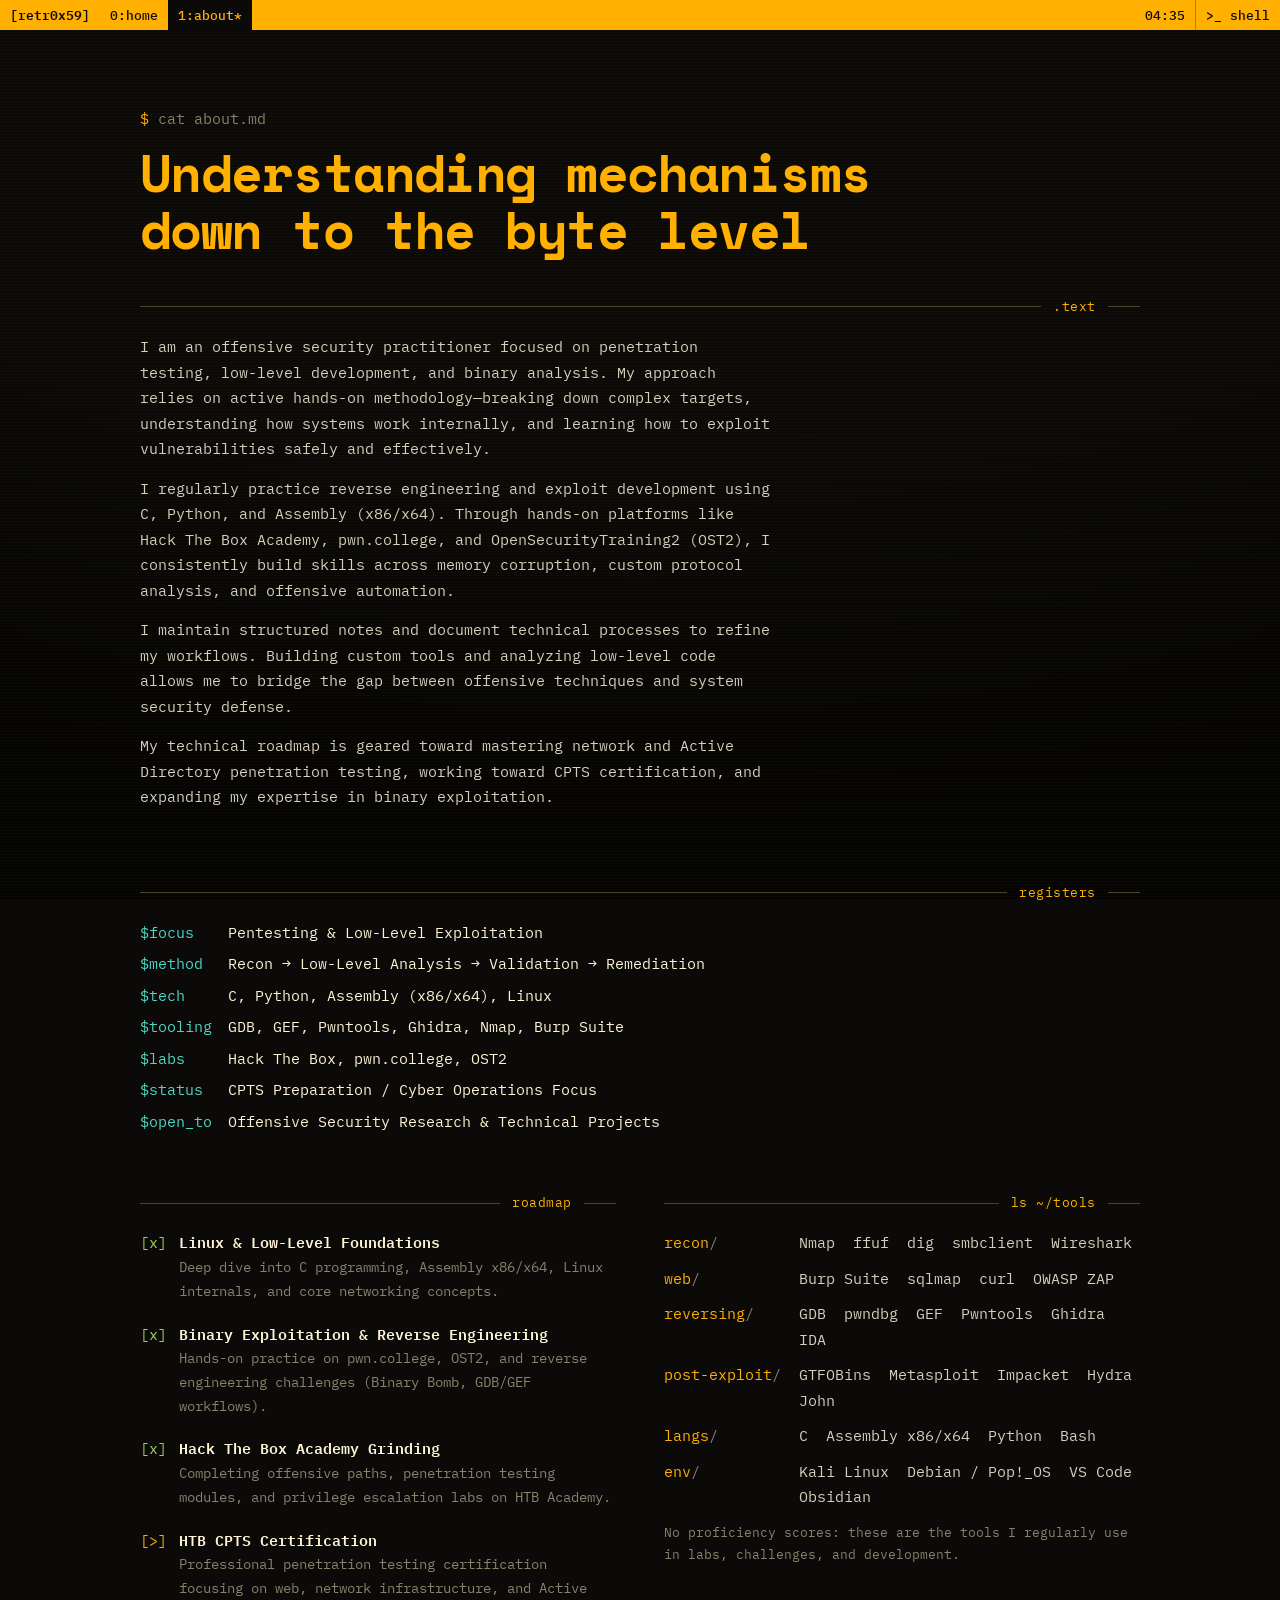
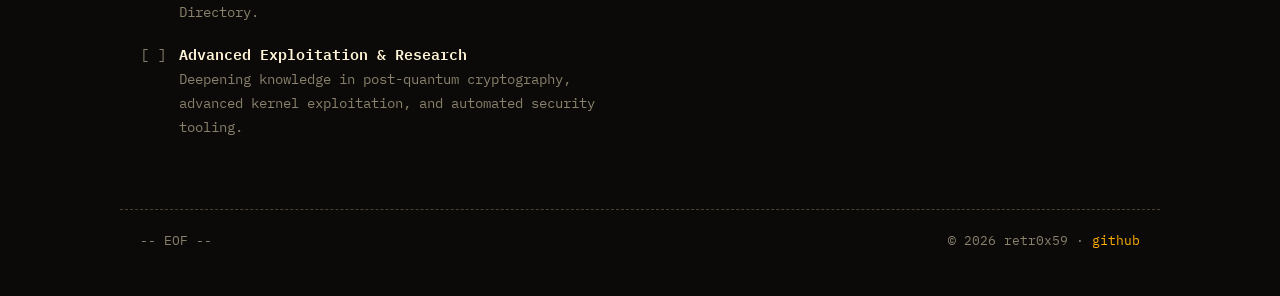
==== about.html @ 6faa408d "update: nouveau thème ambre (session tmux / débogueur) - barre de statut tmux, pseudo décodé en hex," ====
<!DOCTYPE html>
<html lang="en">
<head>
  <meta charset="UTF-8">
  <meta name="viewport" content="width=device-width, initial-scale=1.0">
  <title>about · retr0x59</title>
  <meta name="description" content="About retr0x59: offensive security, low-level development, binary exploitation, and continuous learning.">
  <meta name="theme-color" content="#0b0a08">
  <link rel="icon" href="data:image/svg+xml,%3Csvg xmlns='http://www.w3.org/2000/svg' viewBox='0 0 32 32'%3E%3Crect width='32' height='32' fill='%230b0a08'/%3E%3Ctext x='16' y='22' text-anchor='middle' font-family='monospace' font-size='15' font-weight='700' fill='%23ffb000'%3E0x%3C/text%3E%3C/svg%3E">
  <link rel="preconnect" href="https://fonts.googleapis.com">
  <link rel="preconnect" href="https://fonts.gstatic.com" crossorigin>
  <link rel="stylesheet" href="https://fonts.googleapis.com/css2?family=IBM+Plex+Mono:wght@400;500;600&family=Space+Mono:wght@700&display=swap">
  <link rel="stylesheet" href="assets/css/style.css">
</head>
<body data-page="about">

  <header class="bar">
    <a class="sess" href="index.html">[retr0x59]</a>
    <nav class="wins" id="wins" aria-label="Main navigation">
      <a href="index.html" data-k="home">0:home</a>
      <a href="about.html" data-k="about">1:about</a>
    </nav>
    <div class="right">
      <span class="clock" id="clock" aria-hidden="true"></span>
      <button id="termBtn" aria-expanded="false" aria-controls="term">&gt;_ shell</button>
    </div>
  </header>

  <main>
    <section class="page-hero wrap">
      <p class="cmd in">cat about.md</p>
      <h1 class="in" style="--i:1">Understanding mechanisms down to the byte level</h1>
    </section>

    <section class="panel wrap prose">
      <h2 class="ctx">.text</h2>
      <p>I am an offensive security practitioner focused on penetration testing, low-level development, and binary analysis. My approach relies on active hands-on methodology—breaking down complex targets, understanding how systems work internally, and learning how to exploit vulnerabilities safely and effectively.</p>
      <p>I regularly practice reverse engineering and exploit development using C, Python, and Assembly (x86/x64). Through hands-on platforms like Hack The Box Academy, pwn.college, and OpenSecurityTraining2 (OST2), I consistently build skills across memory corruption, custom protocol analysis, and offensive automation.</p>
      <p>I maintain structured notes and document technical processes to refine my workflows. Building custom tools and analyzing low-level code allows me to bridge the gap between offensive techniques and system security defense.</p>
      <p>My technical roadmap is geared toward mastering network and Active Directory penetration testing, working toward CPTS certification, and expanding my expertise in binary exploitation.</p>
    </section>

    <section class="panel wrap">
      <h2 class="ctx">registers</h2>
      <dl class="regs">
        <dt>focus</dt><dd>Pentesting &amp; Low-Level Exploitation</dd>
        <dt>method</dt><dd>Recon → Low-Level Analysis → Validation → Remediation</dd>
        <dt>tech</dt><dd>C, Python, Assembly (x86/x64), Linux</dd>
        <dt>tooling</dt><dd>GDB, GEF, Pwntools, Ghidra, Nmap, Burp Suite</dd>
        <dt>labs</dt><dd>Hack The Box, pwn.college, OST2</dd>
        <dt>status</dt><dd>CPTS Preparation / Cyber Operations Focus</dd>
        <dt>open_to</dt><dd>Offensive Security Research &amp; Technical Projects</dd>
      </dl>
    </section>

    <div class="wrap cols">
      <section class="panel">
        <h2 class="ctx">roadmap</h2>
        <ol class="todo">
          <li class="done">
            <h3>Linux &amp; Low-Level Foundations</h3>
            <p>Deep dive into C programming, Assembly x86/x64, Linux internals, and core networking concepts.</p>
          </li>
          <li class="done">
            <h3>Binary Exploitation &amp; Reverse Engineering</h3>
            <p>Hands-on practice on pwn.college, OST2, and reverse engineering challenges (Binary Bomb, GDB/GEF workflows).</p>
          </li>
          <li class="done">
            <h3>Hack The Box Academy Grinding</h3>
            <p>Completing offensive paths, penetration testing modules, and privilege escalation labs on HTB Academy.</p>
          </li>
          <li class="next">
            <h3>HTB CPTS Certification</h3>
            <p>Professional penetration testing certification focusing on web, network infrastructure, and Active Directory.</p>
          </li>
          <li>
            <h3>Advanced Exploitation &amp; Research</h3>
            <p>Deepening knowledge in post-quantum cryptography, advanced kernel exploitation, and automated security tooling.</p>
          </li>
        </ol>
      </section>

      <section class="panel">
        <h2 class="ctx">ls ~/tools</h2>
        <dl class="ls">
          <dt>recon</dt><dd><span>Nmap</span><span>ffuf</span><span>dig</span><span>smbclient</span><span>Wireshark</span></dd>
          <dt>web</dt><dd><span>Burp Suite</span><span>sqlmap</span><span>curl</span><span>OWASP ZAP</span></dd>
          <dt>reversing</dt><dd><span>GDB</span><span>pwndbg</span><span>GEF</span><span>Pwntools</span><span>Ghidra</span><span>IDA</span></dd>
          <dt>post-exploit</dt><dd><span>GTFOBins</span><span>Metasploit</span><span>Impacket</span><span>Hydra</span><span>John</span></dd>
          <dt>langs</dt><dd><span>C</span><span>Assembly x86/x64</span><span>Python</span><span>Bash</span></dd>
          <dt>env</dt><dd><span>Kali Linux</span><span>Debian / Pop!_OS</span><span>VS Code</span><span>Obsidian</span></dd>
        </dl>
        <p class="hint">No proficiency scores: these are the tools I regularly use in labs, challenges, and development.</p>
      </section>
    </div>
  </main>

  <footer class="eof">
    <span>-- EOF --</span>
    <span>© 2026 retr0x59 · <a href="https://github.com/retr0x59" target="_blank" rel="noopener">github</a></span>
  </footer>

  <div class="term" id="term" hidden>
    <div class="grip" id="termGrip" title="Drag to resize"></div>
    <div class="head">shell <button id="termClose" aria-label="Close shell">[x]</button></div>
    <div class="output" id="termOut" aria-live="polite"></div>
    <div class="input"><label for="termIn">$</label><input id="termIn" autocomplete="off" autocapitalize="off" spellcheck="false" placeholder="help"></div>
  </div>

  <script src="assets/js/main.js"></script>
</body>
</html>
---- assets/css/style.css ----
/* retr0x59 · amber phosphor / debugger session */
:root {
  --bg: #0b0a08;
  --panel: #110f0b;
  --line: #2b261c;
  --line-hi: #4a4130;
  --text: #d6cfbd;
  --hi: #fff4d6;
  --dim: #8a816d;
  --amber: #ffb000;
  --amber-lo: rgba(255, 176, 0, .12);
  --teal: #4fd6c4;
  --green: #9fd356;
  --red: #ff5f56;
  --f-mono: "IBM Plex Mono", ui-monospace, "Cascadia Code", Menlo, Consolas, monospace;
  --f-display: "Space Mono", "IBM Plex Mono", ui-monospace, Menlo, Consolas, monospace;
  --max: 1040px;
  --bar: 30px;
  --th: 320px;
  color-scheme: dark;
}

* { box-sizing: border-box; }
[hidden] { display: none !important; }

html { background: var(--bg); scroll-behavior: smooth; }
body {
  margin: 0;
  min-height: 100vh;
  background: var(--bg);
  color: var(--text);
  font: 400 15px/1.7 var(--f-mono);
  overflow-x: hidden;
}
/* scanlines + vignette */
body::before {
  content: "";
  position: fixed;
  inset: 0;
  z-index: 0;
  pointer-events: none;
  background:
    repeating-linear-gradient(0deg, rgba(255, 176, 0, .028) 0 1px, transparent 1px 3px),
    radial-gradient(120% 90% at 50% 0%, transparent 55%, rgba(0, 0, 0, .55));
}
::selection { background: var(--amber); color: var(--bg); }
a { color: var(--amber); text-decoration: none; }
a:hover { color: var(--hi); }
a:focus-visible, button:focus-visible, input:focus-visible { outline: 2px solid var(--teal); outline-offset: 2px; }
p { margin: 0; }
main, footer { position: relative; z-index: 1; }
.wrap { max-width: var(--max); margin: 0 auto; padding-inline: 20px; }

/* ---------- tmux status bar ---------- */
.bar {
  position: sticky;
  top: 0;
  z-index: 50;
  display: flex;
  align-items: stretch;
  height: var(--bar);
  background: var(--amber);
  color: var(--bg);
  font: 500 13px/1 var(--f-mono);
  white-space: nowrap;
}
.bar a, .bar button, .bar span { display: flex; align-items: center; padding-inline: 10px; color: inherit; }
.bar .sess { font-weight: 600; }
.bar .wins { display: flex; }
.bar .wins a.on { background: var(--bg); color: var(--amber); }
.bar .wins a.on::after { content: "*"; }
.bar .wins a:not(.on):hover { background: rgba(0, 0, 0, .16); }
.bar .right { display: flex; margin-left: auto; }
.bar button {
  font: inherit;
  background: none;
  border: 0;
  border-left: 1px solid rgba(0, 0, 0, .28);
  cursor: pointer;
}
.bar button:hover, .bar button[aria-expanded="true"] { background: var(--bg); color: var(--amber); }
@media (max-width: 520px) { .bar .clock { display: none; } }

/* ---------- shared bits ---------- */
.cmd { color: var(--dim); }
.cmd::before { content: "$ "; color: var(--amber); }
.out { color: var(--teal); }
.cur::after { content: "█"; color: var(--amber); margin-left: 2px; animation: blink 1.1s steps(1) infinite; }
@keyframes blink { 50% { opacity: 0; } }

.btn {
  display: inline-flex;
  align-items: center;
  gap: 8px;
  padding: 10px 16px;
  border: 1px solid var(--amber);
  background: transparent;
  color: var(--amber);
  font: 500 14px/1.2 var(--f-mono);
  cursor: pointer;
}
.btn:hover, .btn.solid { background: var(--amber); color: var(--bg); }
.btn.solid:hover { background: var(--hi); border-color: var(--hi); }

/* GEF-style context header: ───────────── title ── */
.ctx {
  display: flex;
  align-items: center;
  gap: 12px;
  margin: 0 0 18px;
  color: var(--amber);
  font: 400 13px/1.4 var(--f-mono);
  letter-spacing: .04em;
}
.ctx::before { content: ""; flex: 1; height: 1px; background: var(--line-hi); }
.ctx::after { content: ""; width: 32px; height: 1px; background: var(--line-hi); }
.panel { padding-block: 30px; }

/* ---------- hero ---------- */
.hero { padding-block: clamp(44px, 9vw, 104px) 34px; }
.ident { display: inline-grid; grid-template-columns: repeat(8, auto); margin-top: 14px; }
.ident h1, .ident .bytes { display: contents; }
.ident h1 span {
  font: 700 clamp(44px, 12.5vw, 144px)/1 var(--f-display);
  letter-spacing: -.04em;
  color: var(--amber);
  text-shadow: 0 0 34px rgba(255, 176, 0, .38);
  transition: color .12s;
}
.ident .bytes span {
  padding-top: 6px;
  text-align: center;
  color: var(--dim);
  font-size: clamp(11px, 2.1vw, 19px);
  transition: color .12s;
}
.ident h1 span.hot { color: var(--hi); }
.ident .bytes span.hot { color: var(--teal); }
.hero .lead { max-width: 62ch; margin-top: 26px; color: var(--text); }
.hero .cta { display: flex; flex-wrap: wrap; gap: 12px; margin-top: 28px; }
.page-hero { padding-block: clamp(40px, 7vw, 76px) 10px; }
.page-hero h1 {
  margin: 12px 0 0;
  font: 700 clamp(30px, 5.4vw, 52px)/1.1 var(--f-display);
  letter-spacing: -.03em;
  color: var(--amber);
  text-wrap: balance;
}

/* staggered load-in */
.in { animation: in .6s cubic-bezier(.2, .8, .2, 1) both; animation-delay: calc(var(--i, 0) * 90ms); }
@keyframes in { from { opacity: 0; transform: translateY(10px); } }

/* ---------- registers ---------- */
.regs { display: grid; grid-template-columns: max-content 1fr; gap: 6px 16px; margin: 0; }
.regs dt { color: var(--teal); }
.regs dt::before { content: "$"; }
.regs dd { margin: 0; min-width: 0; color: var(--hi); overflow-wrap: anywhere; }
.regs dd small { color: var(--dim); font-size: inherit; }

/* ---------- hexdump ---------- */
.hex {
  margin: 0;
  overflow-x: auto;
  color: var(--dim);
  font: 400 13px/1.75 var(--f-mono);
  white-space: pre;
}
.hex .off { color: var(--teal); opacity: .75; }
.hex b { font-weight: 400; color: var(--text); }
.hex i { font-style: normal; color: var(--amber); }
.hex .hot { background: var(--amber); color: var(--bg); }
.hint { margin-top: 12px; color: var(--dim); font-size: 13px; }
@media (max-width: 700px) { .hex { font-size: 12px; } }

/* ---------- about ---------- */
.prose p { max-width: 70ch; margin-bottom: 14px; }
.cols { display: grid; grid-template-columns: 1fr 1fr; gap: 0 48px; }
@media (max-width: 860px) { .cols { grid-template-columns: 1fr; } }

.todo { display: grid; gap: 18px; margin: 0; padding: 0; list-style: none; }
.todo li { display: grid; grid-template-columns: 3ch 1fr; gap: 0 12px; }
.todo li::before { content: "[ ]"; color: var(--dim); }
.todo li.done::before { content: "[x]"; color: var(--green); }
.todo li.next::before { content: "[>]"; color: var(--amber); }
.todo h3 { margin: 0; font: 600 15px/1.7 var(--f-mono); color: var(--hi); }
.todo p { grid-column: 2; color: var(--dim); font-size: 14px; }

.ls { display: grid; grid-template-columns: max-content 1fr; gap: 10px 18px; margin: 0; }
.ls dt { color: var(--amber); }
.ls dt::after { content: "/"; color: var(--dim); }
.ls dd { display: flex; flex-wrap: wrap; gap: 0 2ch; margin: 0; min-width: 0; }
@media (max-width: 480px) { .ls { grid-template-columns: 1fr; gap: 2px; } .ls dd { margin-bottom: 10px; } }

/* ---------- footer ---------- */
.eof {
  display: flex;
  flex-wrap: wrap;
  justify-content: space-between;
  gap: 8px 24px;
  max-width: var(--max);
  margin: 40px auto 0;
  padding: 20px 20px 44px;
  border-top: 1px dashed var(--line-hi);
  color: var(--dim);
  font-size: 13px;
}

/* ---------- terminal dock ---------- */
.term {
  position: fixed;
  left: 0;
  right: 0;
  bottom: 0;
  z-index: 60;
  display: flex;
  flex-direction: column;
  height: var(--th);
  background: #070605;
  border-top: 1px solid var(--amber);
  box-shadow: 0 -18px 50px rgba(0, 0, 0, .65);
  font: 400 13.5px/1.7 var(--f-mono);
}
.term .grip { flex: none; height: 7px; cursor: ns-resize; touch-action: none; }
.term .grip:hover { background: var(--amber-lo); }
.term .head { flex: none; display: flex; align-items: center; gap: 12px; padding: 0 14px 6px; color: var(--amber); font-size: 12px; }
.term .head::before, .term .head::after { content: ""; flex: 1; height: 1px; background: var(--line-hi); }
.term .head button { order: 3; background: none; border: 0; padding: 0; color: var(--dim); font: inherit; cursor: pointer; }
.term .head button:hover { color: var(--red); }
.term .output { flex: 1; min-height: 0; overflow-y: auto; padding: 4px 16px; white-space: pre-wrap; word-break: break-word; }
.term .output .c { color: var(--hi); }
.term .output .g { color: var(--green); }
.term .output .y { color: var(--amber); }
.term .output .r { color: var(--red); }
.term .output .t { color: var(--teal); }
.term .input { flex: none; display: flex; align-items: center; gap: 1ch; padding: 6px 16px 12px; }
.term .input label { color: var(--amber); }
.term .input input { flex: 1; min-width: 0; padding: 0; border: 0; outline: 0; background: transparent; color: var(--hi); font: inherit; caret-color: var(--amber); }
body.term-open { padding-bottom: var(--th); }

@media (prefers-reduced-motion: reduce) {
  html { scroll-behavior: auto; }
  .in, .cur::after { animation: none; }
}
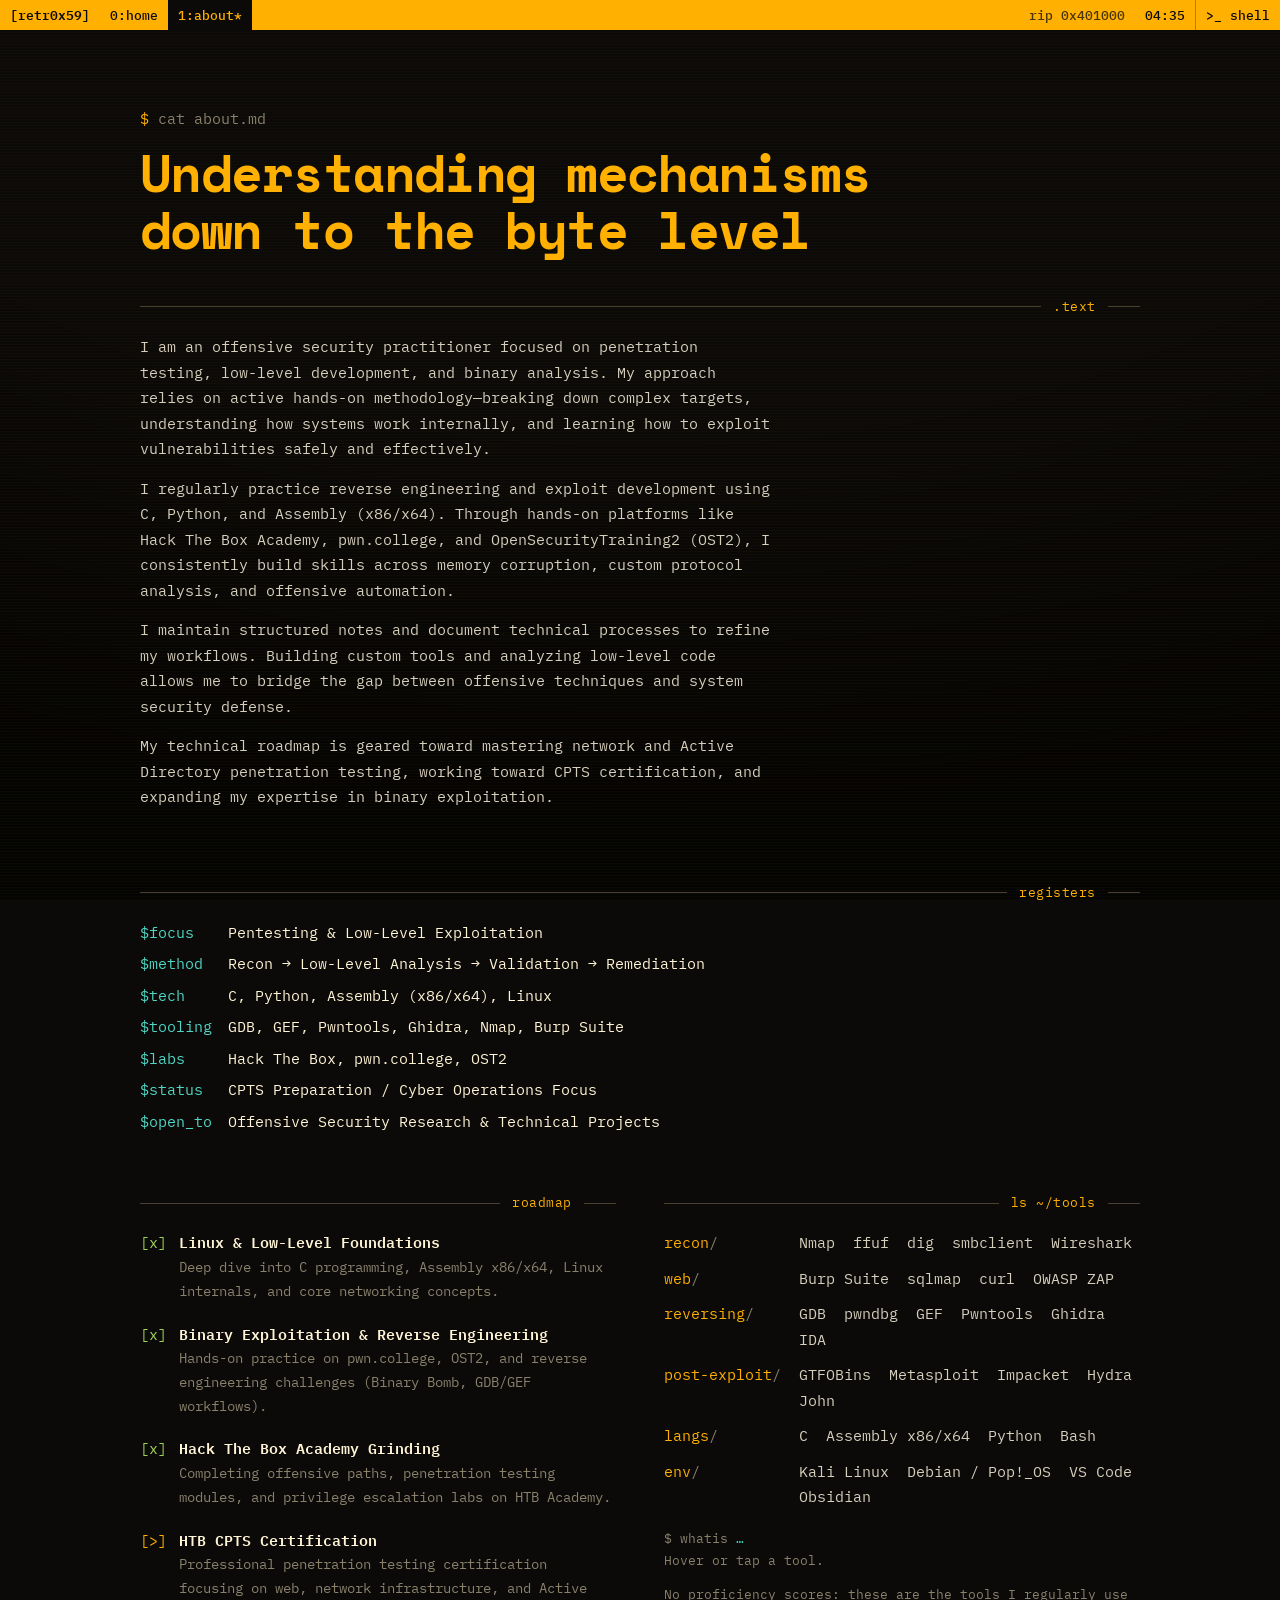
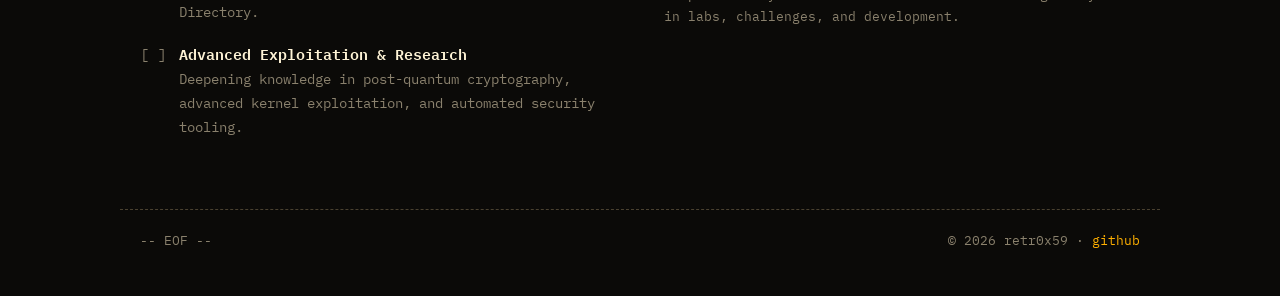
==== commit dcf99530: "update: site interactif (shell en direct, crackme, mémoire éditable) - accueil: shell intégré à la p" ====
--- a/about.html
+++ b/about.html
@@ -21,6 +21,7 @@
       <a href="about.html" data-k="about">1:about</a>
     </nav>
     <div class="right">
+      <span class="rip" id="rip" aria-hidden="true"></span>
       <span class="clock" id="clock" aria-hidden="true"></span>
       <button id="termBtn" aria-expanded="false" aria-controls="term">&gt;_ shell</button>
     </div>
@@ -90,6 +91,7 @@
           <dt>langs</dt><dd><span>C</span><span>Assembly x86/x64</span><span>Python</span><span>Bash</span></dd>
           <dt>env</dt><dd><span>Kali Linux</span><span>Debian / Pop!_OS</span><span>VS Code</span><span>Obsidian</span></dd>
         </dl>
+        <p class="whatis" id="whatis">$ whatis <b>…</b><br>Hover or tap a tool.</p>
         <p class="hint">No proficiency scores: these are the tools I regularly use in labs, challenges, and development.</p>
       </section>
     </div>
@@ -104,7 +106,7 @@
     <div class="grip" id="termGrip" title="Drag to resize"></div>
     <div class="head">shell <button id="termClose" aria-label="Close shell">[x]</button></div>
     <div class="output" id="termOut" aria-live="polite"></div>
-    <div class="input"><label for="termIn">$</label><input id="termIn" autocomplete="off" autocapitalize="off" spellcheck="false" placeholder="help"></div>
+    <div class="input"><label for="termIn" id="termPs">$</label><input id="termIn" autocomplete="off" autocapitalize="off" spellcheck="false" placeholder="help"></div>
   </div>
 
   <script src="assets/js/main.js"></script>
--- a/assets/css/style.css
+++ b/assets/css/style.css
@@ -8,7 +8,8 @@
   --hi: #fff4d6;
   --dim: #8a816d;
   --amber: #ffb000;
-  --amber-lo: rgba(255, 176, 0, .12);
+  --acc: 255, 176, 0;
+  --amber-lo: rgba(var(--acc), .12);
   --teal: #4fd6c4;
   --green: #9fd356;
   --red: #ff5f56;
@@ -20,6 +21,11 @@
   color-scheme: dark;
 }
 
+/* accent themes, unlocked from the shell */
+html[data-theme="green"] { --amber: #7dff6a; --acc: 125, 255, 106; }
+html[data-theme="red"] { --amber: #ff6b5e; --acc: 255, 107, 94; }
+html[data-theme="ice"] { --amber: #7fd4ff; --acc: 127, 212, 255; }
+
 * { box-sizing: border-box; }
 [hidden] { display: none !important; }
 
@@ -40,8 +46,17 @@
   z-index: 0;
   pointer-events: none;
   background:
-    repeating-linear-gradient(0deg, rgba(255, 176, 0, .028) 0 1px, transparent 1px 3px),
+    repeating-linear-gradient(0deg, rgba(var(--acc), .028) 0 1px, transparent 1px 3px),
     radial-gradient(120% 90% at 50% 0%, transparent 55%, rgba(0, 0, 0, .55));
+}
+/* glow that follows the pointer */
+body::after {
+  content: "";
+  position: fixed;
+  inset: 0;
+  z-index: 0;
+  pointer-events: none;
+  background: radial-gradient(420px circle at var(--mx, 50%) var(--my, -30%), rgba(var(--acc), .075), transparent 70%);
 }
 ::selection { background: var(--amber); color: var(--bg); }
 a { color: var(--amber); text-decoration: none; }
@@ -79,6 +94,8 @@
   cursor: pointer;
 }
 .bar button:hover, .bar button[aria-expanded="true"] { background: var(--bg); color: var(--amber); }
+.bar .rip { opacity: .75; }
+@media (max-width: 700px) { .bar .rip { display: none; } }
 @media (max-width: 520px) { .bar .clock { display: none; } }
 
 /* ---------- shared bits ---------- */
@@ -124,7 +141,7 @@
   font: 700 clamp(44px, 12.5vw, 144px)/1 var(--f-display);
   letter-spacing: -.04em;
   color: var(--amber);
-  text-shadow: 0 0 34px rgba(255, 176, 0, .38);
+  text-shadow: 0 0 34px rgba(var(--acc), .38);
   transition: color .12s;
 }
 .ident .bytes span {
@@ -170,6 +187,12 @@
 .hex b { font-weight: 400; color: var(--text); }
 .hex i { font-style: normal; color: var(--amber); }
 .hex .hot { background: var(--amber); color: var(--bg); }
+.hex:focus-visible { outline: 1px dashed var(--line-hi); outline-offset: 6px; }
+.hex b, .hex i { cursor: pointer; }
+.hex .pair { outline: 1px solid var(--teal); }
+.hex .sel { background: var(--teal); color: var(--bg); }
+.link { padding: 0; border: 0; background: none; color: var(--amber); font: inherit; text-decoration: underline; cursor: pointer; }
+.link:hover { color: var(--hi); }
 .hint { margin-top: 12px; color: var(--dim); font-size: 13px; }
 @media (max-width: 700px) { .hex { font-size: 12px; } }
 
@@ -191,6 +214,15 @@
 .ls dt::after { content: "/"; color: var(--dim); }
 .ls dd { display: flex; flex-wrap: wrap; gap: 0 2ch; margin: 0; min-width: 0; }
 @media (max-width: 480px) { .ls { grid-template-columns: 1fr; gap: 2px; } .ls dd { margin-bottom: 10px; } }
+
+.ls dd span { cursor: help; }
+.ls dd span:hover, .ls dd span:focus-visible, .ls dd span.on { color: var(--amber); }
+.whatis { min-height: 3.4em; margin-top: 18px; color: var(--dim); font-size: 13px; }
+.whatis b { font-weight: 400; color: var(--teal); }
+
+/* scroll reveal (class added by main.js) */
+.rv { transition: opacity .6s, transform .6s cubic-bezier(.2, .8, .2, 1); }
+.rv.pre { opacity: 0; transform: translateY(14px); }
 
 /* ---------- footer ---------- */
 .eof {
@@ -227,7 +259,7 @@
 .term .head::before, .term .head::after { content: ""; flex: 1; height: 1px; background: var(--line-hi); }
 .term .head button { order: 3; background: none; border: 0; padding: 0; color: var(--dim); font: inherit; cursor: pointer; }
 .term .head button:hover { color: var(--red); }
-.term .output { flex: 1; min-height: 0; overflow-y: auto; padding: 4px 16px; white-space: pre-wrap; word-break: break-word; }
+.term .output { scrollbar-width: thin; scrollbar-color: var(--line-hi) transparent; flex: 1; min-height: 0; overflow-y: auto; padding: 4px 16px; white-space: pre-wrap; word-break: break-word; }
 .term .output .c { color: var(--hi); }
 .term .output .g { color: var(--green); }
 .term .output .y { color: var(--amber); }
@@ -237,8 +269,13 @@
 .term .input label { color: var(--amber); }
 .term .input input { flex: 1; min-width: 0; padding: 0; border: 0; outline: 0; background: transparent; color: var(--hi); font: inherit; caret-color: var(--amber); }
 body.term-open { padding-bottom: var(--th); }
+/* home: the shell sits in the page instead of docking */
+.term.inline { position: static; height: 360px; border: 1px solid var(--line-hi); box-shadow: none; }
+.term.inline:focus-within { border-color: var(--amber); }
+.term.inline .output { padding-top: 12px; }
 
 @media (prefers-reduced-motion: reduce) {
   html { scroll-behavior: auto; }
   .in, .cur::after { animation: none; }
-}
+  .rv { transition: none; }
+}
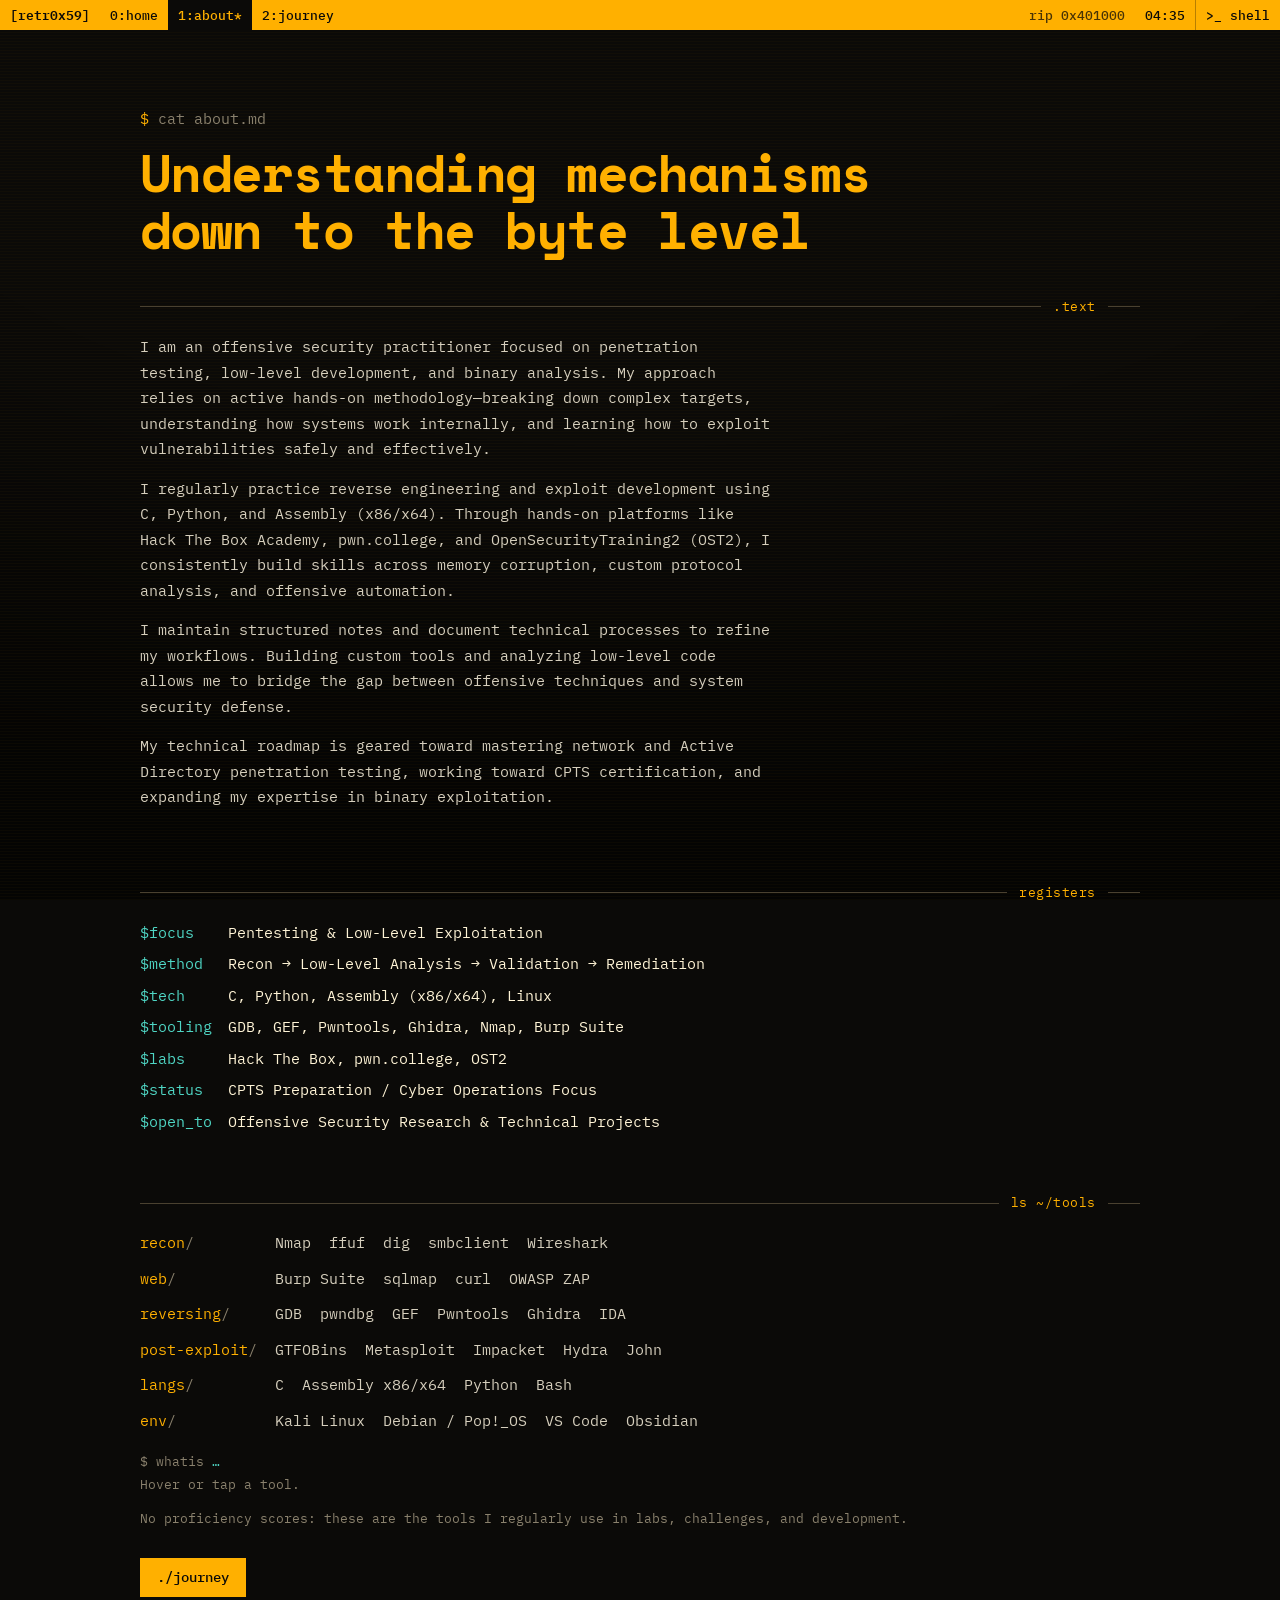
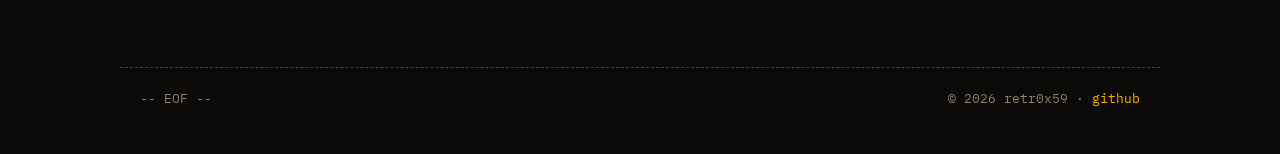
==== commit 2b16b504: "update: page journey (parcours pas à pas) - nouvelle page journey.html: les étapes du parcours se pa" ====
--- a/about.html
+++ b/about.html
@@ -19,6 +19,7 @@
     <nav class="wins" id="wins" aria-label="Main navigation">
       <a href="index.html" data-k="home">0:home</a>
       <a href="about.html" data-k="about">1:about</a>
+      <a href="journey.html" data-k="journey">2:journey</a>
     </nav>
     <div class="right">
       <span class="rip" id="rip" aria-hidden="true"></span>
@@ -54,33 +55,7 @@
       </dl>
     </section>
 
-    <div class="wrap cols">
-      <section class="panel">
-        <h2 class="ctx">roadmap</h2>
-        <ol class="todo">
-          <li class="done">
-            <h3>Linux &amp; Low-Level Foundations</h3>
-            <p>Deep dive into C programming, Assembly x86/x64, Linux internals, and core networking concepts.</p>
-          </li>
-          <li class="done">
-            <h3>Binary Exploitation &amp; Reverse Engineering</h3>
-            <p>Hands-on practice on pwn.college, OST2, and reverse engineering challenges (Binary Bomb, GDB/GEF workflows).</p>
-          </li>
-          <li class="done">
-            <h3>Hack The Box Academy Grinding</h3>
-            <p>Completing offensive paths, penetration testing modules, and privilege escalation labs on HTB Academy.</p>
-          </li>
-          <li class="next">
-            <h3>HTB CPTS Certification</h3>
-            <p>Professional penetration testing certification focusing on web, network infrastructure, and Active Directory.</p>
-          </li>
-          <li>
-            <h3>Advanced Exploitation &amp; Research</h3>
-            <p>Deepening knowledge in post-quantum cryptography, advanced kernel exploitation, and automated security tooling.</p>
-          </li>
-        </ol>
-      </section>
-
+    <div class="wrap">
       <section class="panel">
         <h2 class="ctx">ls ~/tools</h2>
         <dl class="ls">
@@ -93,6 +68,7 @@
         </dl>
         <p class="whatis" id="whatis">$ whatis <b>…</b><br>Hover or tap a tool.</p>
         <p class="hint">No proficiency scores: these are the tools I regularly use in labs, challenges, and development.</p>
+        <p class="cta"><a class="btn solid" href="journey.html">./journey</a></p>
       </section>
     </div>
   </main>
--- a/assets/css/style.css
+++ b/assets/css/style.css
@@ -96,7 +96,7 @@
 .bar button:hover, .bar button[aria-expanded="true"] { background: var(--bg); color: var(--amber); }
 .bar .rip { opacity: .75; }
 @media (max-width: 700px) { .bar .rip { display: none; } }
-@media (max-width: 520px) { .bar .clock { display: none; } }
+@media (max-width: 520px) { .bar .clock, .bar .sess { display: none; } .bar a, .bar button { padding-inline: 8px; } }
 
 /* ---------- shared bits ---------- */
 .cmd { color: var(--dim); }
@@ -153,8 +153,8 @@
 }
 .ident h1 span.hot { color: var(--hi); }
 .ident .bytes span.hot { color: var(--teal); }
-.hero .lead { max-width: 62ch; margin-top: 26px; color: var(--text); }
-.hero .cta { display: flex; flex-wrap: wrap; gap: 12px; margin-top: 28px; }
+.lead { max-width: 62ch; margin-top: 26px; color: var(--text); }
+.cta { display: flex; flex-wrap: wrap; gap: 12px; margin-top: 28px; }
 .page-hero { padding-block: clamp(40px, 7vw, 76px) 10px; }
 .page-hero h1 {
   margin: 12px 0 0;
@@ -219,6 +219,44 @@
 .ls dd span:hover, .ls dd span:focus-visible, .ls dd span.on { color: var(--amber); }
 .whatis { min-height: 3.4em; margin-top: 18px; color: var(--dim); font-size: 13px; }
 .whatis b { font-weight: 400; color: var(--teal); }
+
+/* ---------- journey: step through the stages like a debugger ---------- */
+.progress { margin-bottom: 18px; color: var(--dim); }
+.dbg { display: grid; grid-template-columns: minmax(0, 360px) minmax(0, 1fr); gap: 32px; align-items: start; }
+.frames { margin: 0; padding: 0; list-style: none; }
+.frames button {
+  display: grid;
+  grid-template-columns: 2ch 4ch 1fr auto;
+  gap: 0 10px;
+  width: 100%;
+  padding: 9px 10px;
+  border: 0;
+  border-left: 2px solid transparent;
+  background: none;
+  color: var(--text);
+  font: inherit;
+  text-align: left;
+  cursor: pointer;
+}
+.frames button::before { content: ""; }
+.frames button:hover { background: var(--amber-lo); }
+.frames .addr { color: var(--teal); }
+.frames .fn { min-width: 0; overflow-wrap: anywhere; }
+.frames .st, .stage .st { color: var(--dim); font-size: 12px; }
+.frames .done .st, .stage.done .st { color: var(--green); }
+.frames .now .st, .stage.now .st { color: var(--amber); }
+.frames li.on button { border-left-color: var(--amber); background: var(--amber-lo); color: var(--hi); }
+.frames li.on button::before { content: "=>"; color: var(--amber); }
+.ctl { display: flex; flex-wrap: wrap; gap: 10px; margin-top: 18px; }
+kbd { padding: 0 5px; border: 1px solid currentColor; font: inherit; font-size: 12px; opacity: .8; }
+.stages { display: grid; gap: 16px; min-width: 0; }
+.stage { padding: 22px; border: 1px solid var(--line-hi); background: var(--panel); }
+.stage h3 { margin: 10px 0 2px; font: 700 clamp(19px, 2.6vw, 24px)/1.25 var(--f-display); letter-spacing: -.02em; color: var(--hi); }
+.stage .st { margin-bottom: 12px; text-transform: uppercase; letter-spacing: .1em; }
+.stage .regs { margin-top: 16px; }
+.dbg.js .stage:not(.on) { display: none; }
+.dbg.js .stage.on { animation: in .35s cubic-bezier(.2, .8, .2, 1) both; }
+@media (max-width: 800px) { .dbg { grid-template-columns: 1fr; gap: 20px; } }
 
 /* scroll reveal (class added by main.js) */
 .rv { transition: opacity .6s, transform .6s cubic-bezier(.2, .8, .2, 1); }
@@ -276,6 +314,6 @@
 
 @media (prefers-reduced-motion: reduce) {
   html { scroll-behavior: auto; }
-  .in, .cur::after { animation: none; }
+  .in, .cur::after, .dbg.js .stage.on { animation: none; }
   .rv { transition: none; }
 }
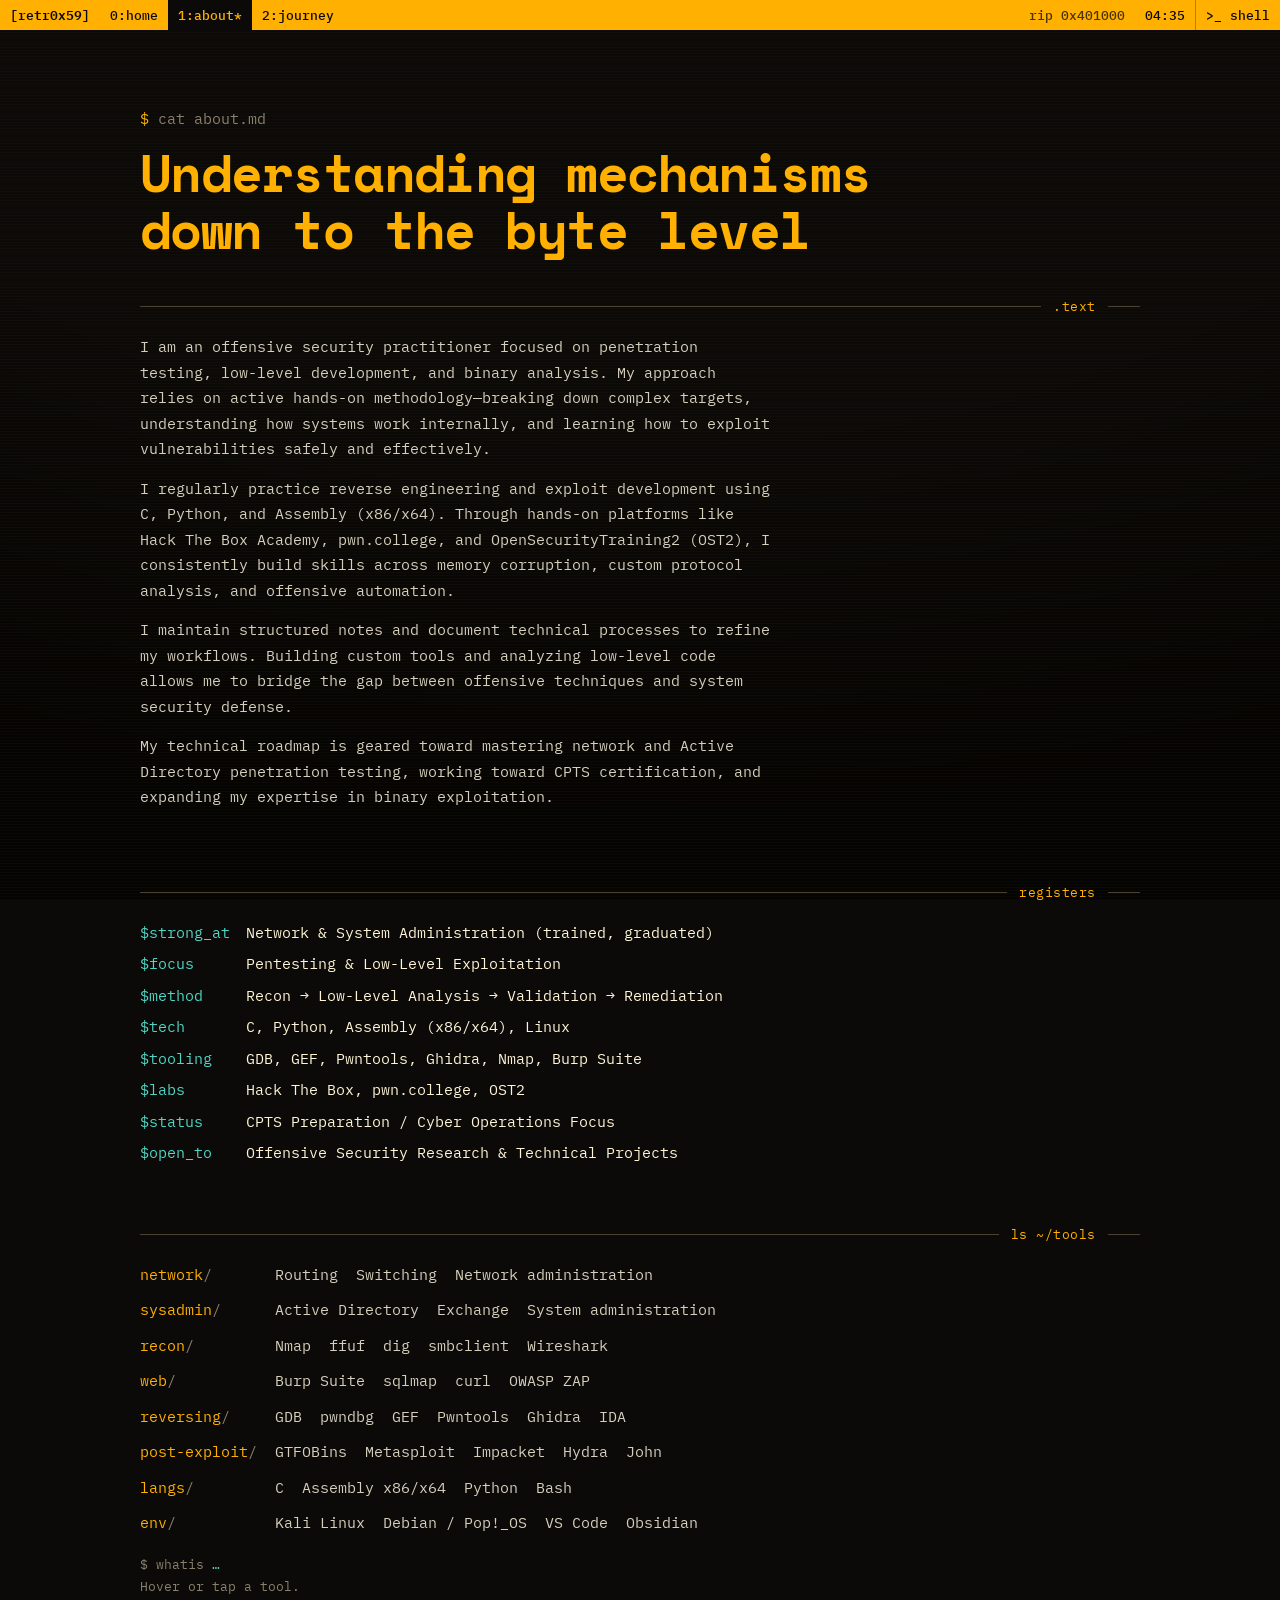
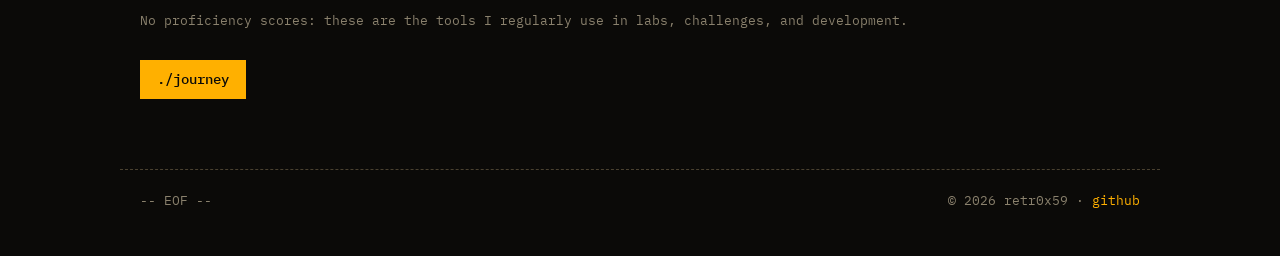
==== commit 54908f21: "update: add network and system administration background - home: two tracks section (what I already " ====
--- a/about.html
+++ b/about.html
@@ -45,6 +45,7 @@
     <section class="panel wrap">
       <h2 class="ctx">registers</h2>
       <dl class="regs">
+        <dt>strong_at</dt><dd>Network &amp; System Administration (trained, graduated)</dd>
         <dt>focus</dt><dd>Pentesting &amp; Low-Level Exploitation</dd>
         <dt>method</dt><dd>Recon → Low-Level Analysis → Validation → Remediation</dd>
         <dt>tech</dt><dd>C, Python, Assembly (x86/x64), Linux</dd>
@@ -59,6 +60,8 @@
       <section class="panel">
         <h2 class="ctx">ls ~/tools</h2>
         <dl class="ls">
+          <dt>network</dt><dd><span>Routing</span><span>Switching</span><span>Network administration</span></dd>
+          <dt>sysadmin</dt><dd><span>Active Directory</span><span>Exchange</span><span>System administration</span></dd>
           <dt>recon</dt><dd><span>Nmap</span><span>ffuf</span><span>dig</span><span>smbclient</span><span>Wireshark</span></dd>
           <dt>web</dt><dd><span>Burp Suite</span><span>sqlmap</span><span>curl</span><span>OWASP ZAP</span></dd>
           <dt>reversing</dt><dd><span>GDB</span><span>pwndbg</span><span>GEF</span><span>Pwntools</span><span>Ghidra</span><span>IDA</span></dd>
--- a/assets/css/style.css
+++ b/assets/css/style.css
@@ -262,6 +262,17 @@
 .rv { transition: opacity .6s, transform .6s cubic-bezier(.2, .8, .2, 1); }
 .rv.pre { opacity: 0; transform: translateY(14px); }
 
+/* ---------- home: what I know / what I am learning ---------- */
+.tracks { display: grid; grid-template-columns: 1fr 1fr; gap: 20px; }
+.track { min-width: 0; padding: 22px; border: 1px solid var(--line-hi); background: var(--panel); }
+.track.solid { border-color: var(--green); }
+.track .tag { color: var(--amber); font-size: 13px; }
+.track.solid .tag { color: var(--green); }
+.track h3 { margin: 8px 0 8px; font: 700 clamp(19px, 2.4vw, 23px)/1.25 var(--f-display); letter-spacing: -.02em; color: var(--hi); }
+.stack { display: flex; flex-wrap: wrap; gap: 6px; margin-top: 16px; }
+.stack span { padding: 2px 8px; border: 1px solid var(--line-hi); color: var(--text); font-size: 13px; }
+@media (max-width: 760px) { .tracks { grid-template-columns: 1fr; } }
+
 /* ---------- footer ---------- */
 .eof {
   display: flex;
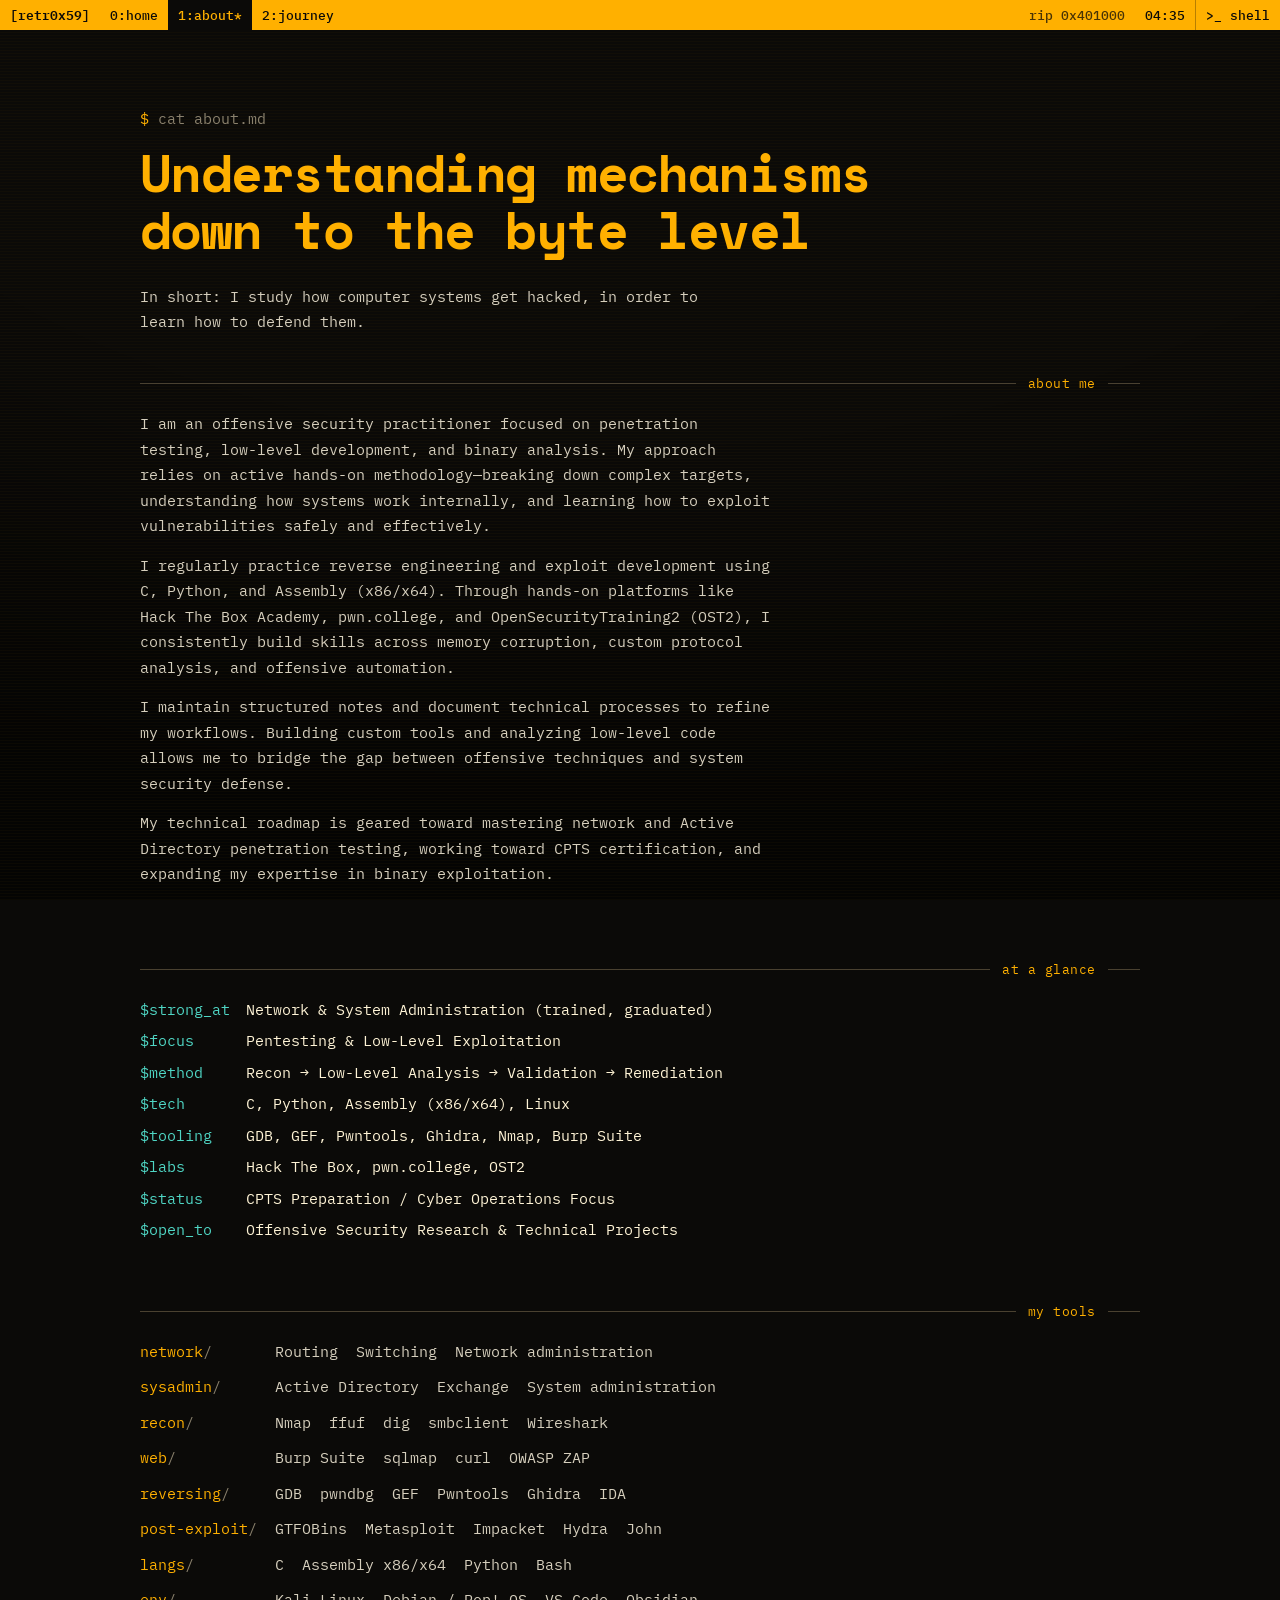
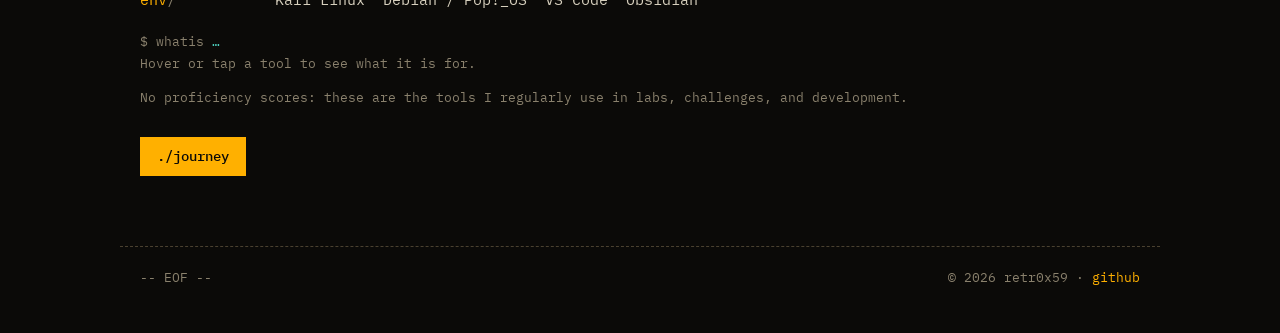
==== commit a527d774: "update: plain-language explanations for non-technical visitors - home: what I do in plain words, sim" ====
--- a/about.html
+++ b/about.html
@@ -32,10 +32,11 @@
     <section class="page-hero wrap">
       <p class="cmd in">cat about.md</p>
       <h1 class="in" style="--i:1">Understanding mechanisms down to the byte level</h1>
+      <p class="lead in" style="--i:2">In short: I study how computer systems get hacked, in order to learn how to defend them.</p>
     </section>
 
     <section class="panel wrap prose">
-      <h2 class="ctx">.text</h2>
+      <h2 class="ctx">about me</h2>
       <p>I am an offensive security practitioner focused on penetration testing, low-level development, and binary analysis. My approach relies on active hands-on methodology—breaking down complex targets, understanding how systems work internally, and learning how to exploit vulnerabilities safely and effectively.</p>
       <p>I regularly practice reverse engineering and exploit development using C, Python, and Assembly (x86/x64). Through hands-on platforms like Hack The Box Academy, pwn.college, and OpenSecurityTraining2 (OST2), I consistently build skills across memory corruption, custom protocol analysis, and offensive automation.</p>
       <p>I maintain structured notes and document technical processes to refine my workflows. Building custom tools and analyzing low-level code allows me to bridge the gap between offensive techniques and system security defense.</p>
@@ -43,7 +44,7 @@
     </section>
 
     <section class="panel wrap">
-      <h2 class="ctx">registers</h2>
+      <h2 class="ctx">at a glance</h2>
       <dl class="regs">
         <dt>strong_at</dt><dd>Network &amp; System Administration (trained, graduated)</dd>
         <dt>focus</dt><dd>Pentesting &amp; Low-Level Exploitation</dd>
@@ -58,7 +59,7 @@
 
     <div class="wrap">
       <section class="panel">
-        <h2 class="ctx">ls ~/tools</h2>
+        <h2 class="ctx">my tools</h2>
         <dl class="ls">
           <dt>network</dt><dd><span>Routing</span><span>Switching</span><span>Network administration</span></dd>
           <dt>sysadmin</dt><dd><span>Active Directory</span><span>Exchange</span><span>System administration</span></dd>
@@ -69,7 +70,7 @@
           <dt>langs</dt><dd><span>C</span><span>Assembly x86/x64</span><span>Python</span><span>Bash</span></dd>
           <dt>env</dt><dd><span>Kali Linux</span><span>Debian / Pop!_OS</span><span>VS Code</span><span>Obsidian</span></dd>
         </dl>
-        <p class="whatis" id="whatis">$ whatis <b>…</b><br>Hover or tap a tool.</p>
+        <p class="whatis" id="whatis">$ whatis <b>…</b><br>Hover or tap a tool to see what it is for.</p>
         <p class="hint">No proficiency scores: these are the tools I regularly use in labs, challenges, and development.</p>
         <p class="cta"><a class="btn solid" href="journey.html">./journey</a></p>
       </section>
--- a/assets/css/style.css
+++ b/assets/css/style.css
@@ -220,6 +220,11 @@
 .whatis { min-height: 3.4em; margin-top: 18px; color: var(--dim); font-size: 13px; }
 .whatis b { font-weight: 400; color: var(--teal); }
 
+.plainlist { display: grid; gap: 4px; max-width: 74ch; margin: 0; }
+.plainlist dt { color: var(--amber); font-weight: 600; }
+.plainlist dt::before { content: "> "; color: var(--dim); }
+.plainlist dd { margin: 0 0 14px; }
+
 /* ---------- journey: step through the stages like a debugger ---------- */
 .progress { margin-bottom: 18px; color: var(--dim); }
 .dbg { display: grid; grid-template-columns: minmax(0, 360px) minmax(0, 1fr); gap: 32px; align-items: start; }
@@ -253,7 +258,10 @@
 .stage { padding: 22px; border: 1px solid var(--line-hi); background: var(--panel); }
 .stage h3 { margin: 10px 0 2px; font: 700 clamp(19px, 2.6vw, 24px)/1.25 var(--f-display); letter-spacing: -.02em; color: var(--hi); }
 .stage .st { margin-bottom: 12px; text-transform: uppercase; letter-spacing: .1em; }
-.stage .regs { margin-top: 16px; }
+.stage .plain { color: var(--hi); font-size: 16px; }
+.stage .tech-label { margin-top: 18px; color: var(--dim); font-size: 12px; letter-spacing: .1em; text-transform: uppercase; }
+.stage .tech { color: var(--dim); font-size: 14px; }
+.stage .regs { margin-top: 12px; font-size: 14px; }
 .dbg.js .stage:not(.on) { display: none; }
 .dbg.js .stage.on { animation: in .35s cubic-bezier(.2, .8, .2, 1) both; }
 @media (max-width: 800px) { .dbg { grid-template-columns: 1fr; gap: 20px; } }
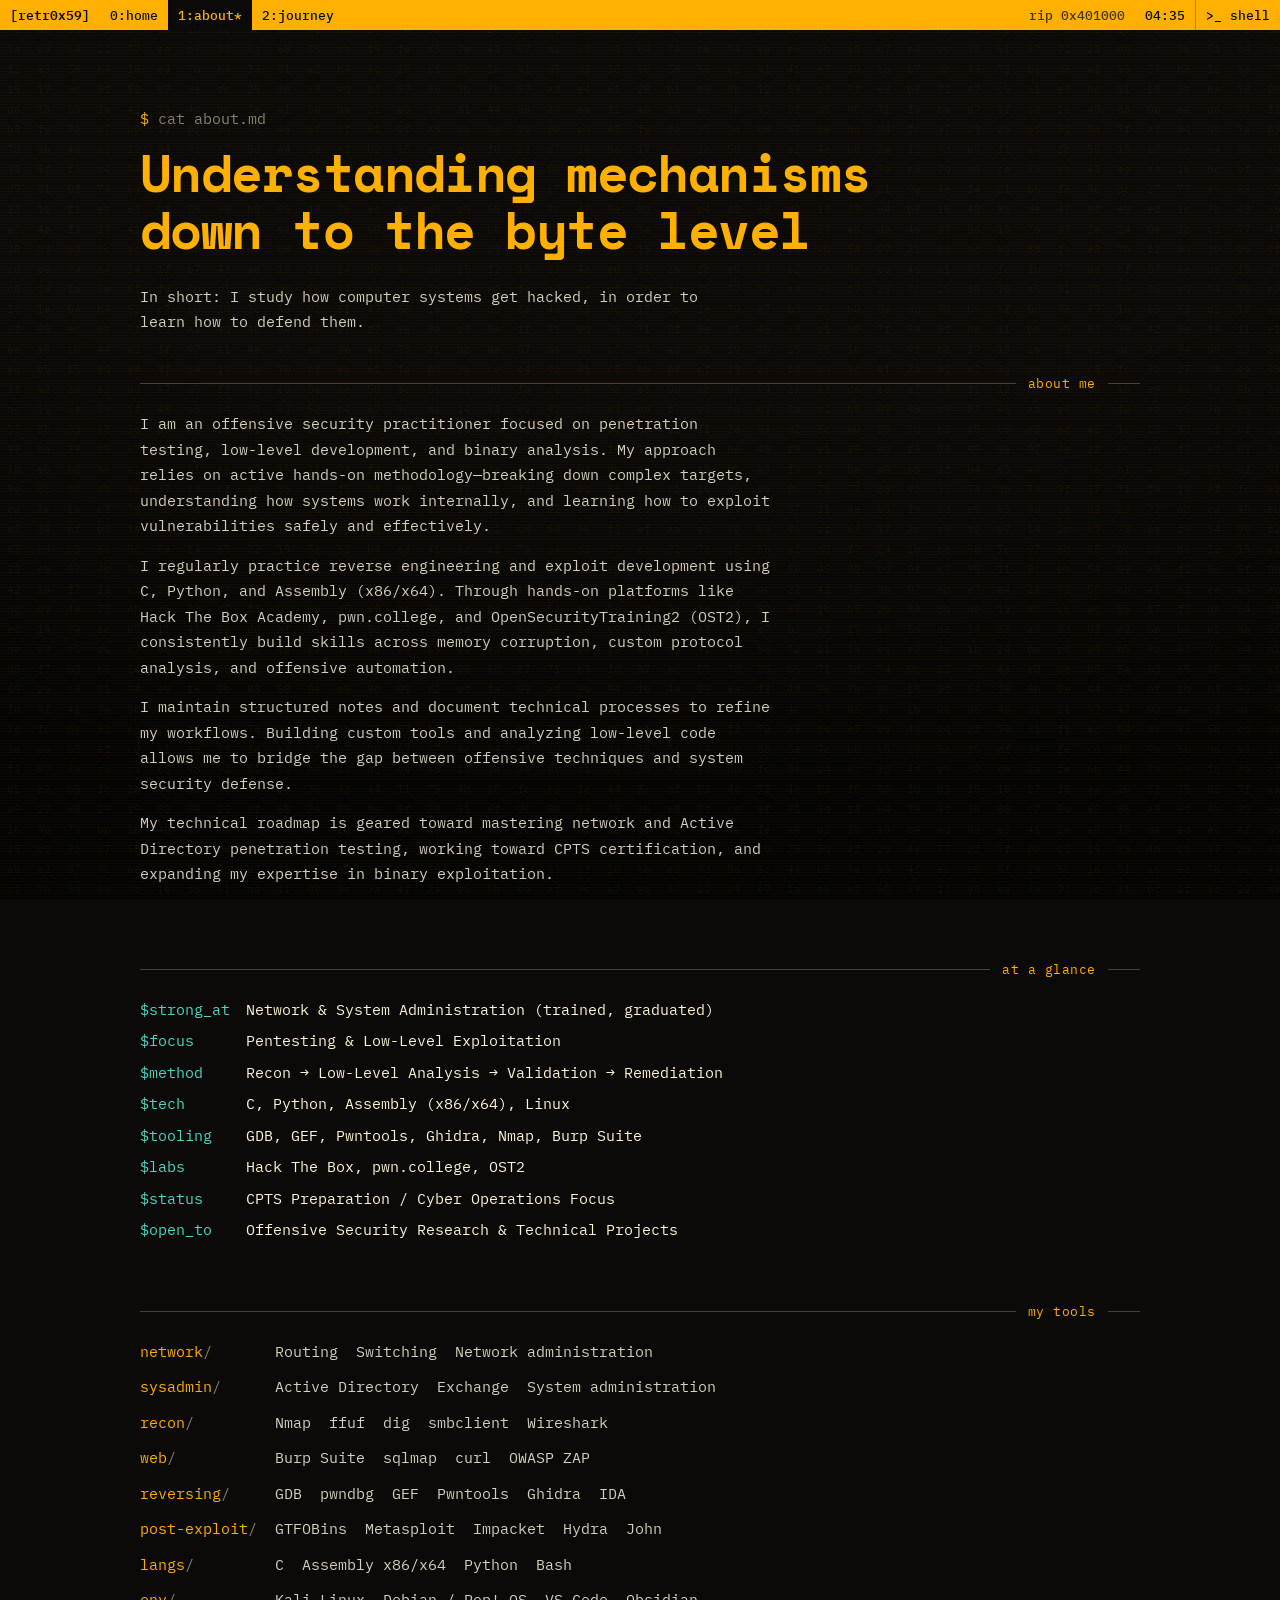
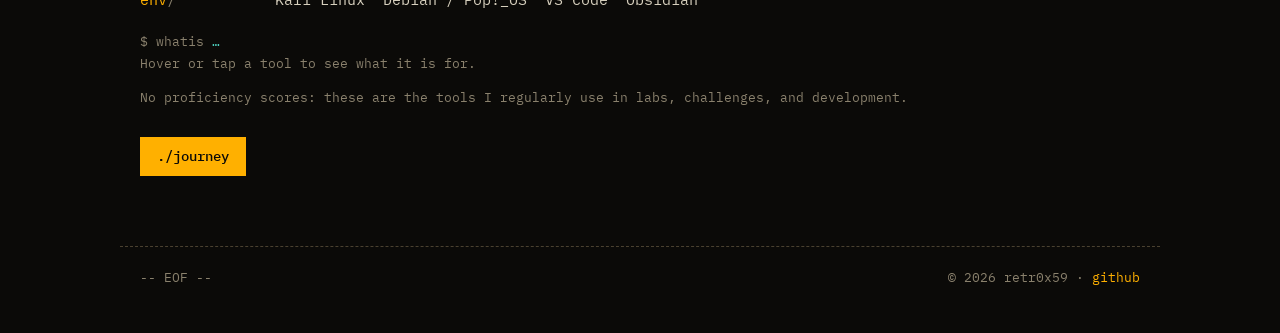
==== commit 71e125d0: "fix: version the stylesheet and script links so browsers load the latest files" ====
--- a/about.html
+++ b/about.html
@@ -10,7 +10,7 @@
   <link rel="preconnect" href="https://fonts.googleapis.com">
   <link rel="preconnect" href="https://fonts.gstatic.com" crossorigin>
   <link rel="stylesheet" href="https://fonts.googleapis.com/css2?family=IBM+Plex+Mono:wght@400;500;600&family=Space+Mono:wght@700&display=swap">
-  <link rel="stylesheet" href="assets/css/style.css">
+  <link rel="stylesheet" href="assets/css/style.css?v=16e1cf2">
 </head>
 <body data-page="about">
 
@@ -89,6 +89,6 @@
     <div class="input"><label for="termIn" id="termPs">$</label><input id="termIn" autocomplete="off" autocapitalize="off" spellcheck="false" placeholder="help"></div>
   </div>
 
-  <script src="assets/js/main.js"></script>
+  <script src="assets/js/main.js?v=16e1cf2"></script>
 </body>
 </html>
--- a/assets/css/style.css
+++ b/assets/css/style.css
@@ -49,15 +49,8 @@
     repeating-linear-gradient(0deg, rgba(var(--acc), .028) 0 1px, transparent 1px 3px),
     radial-gradient(120% 90% at 50% 0%, transparent 55%, rgba(0, 0, 0, .55));
 }
-/* glow that follows the pointer */
-body::after {
-  content: "";
-  position: fixed;
-  inset: 0;
-  z-index: 0;
-  pointer-events: none;
-  background: radial-gradient(420px circle at var(--mx, 50%) var(--my, -30%), rgba(var(--acc), .075), transparent 70%);
-}
+/* memory field drawn by main.js: hex bytes the pointer reads and rewrites */
+.memfx { position: fixed; inset: 0; z-index: 0; width: 100%; height: 100%; pointer-events: none; }
 ::selection { background: var(--amber); color: var(--bg); }
 a { color: var(--amber); text-decoration: none; }
 a:hover { color: var(--hi); }
@@ -95,6 +88,7 @@
 }
 .bar button:hover, .bar button[aria-expanded="true"] { background: var(--bg); color: var(--amber); }
 .bar .rip { opacity: .75; }
+@media (max-width: 900px) { .bar .mem { display: none; } }
 @media (max-width: 700px) { .bar .rip { display: none; } }
 @media (max-width: 520px) { .bar .clock, .bar .sess { display: none; } .bar a, .bar button { padding-inline: 8px; } }
 
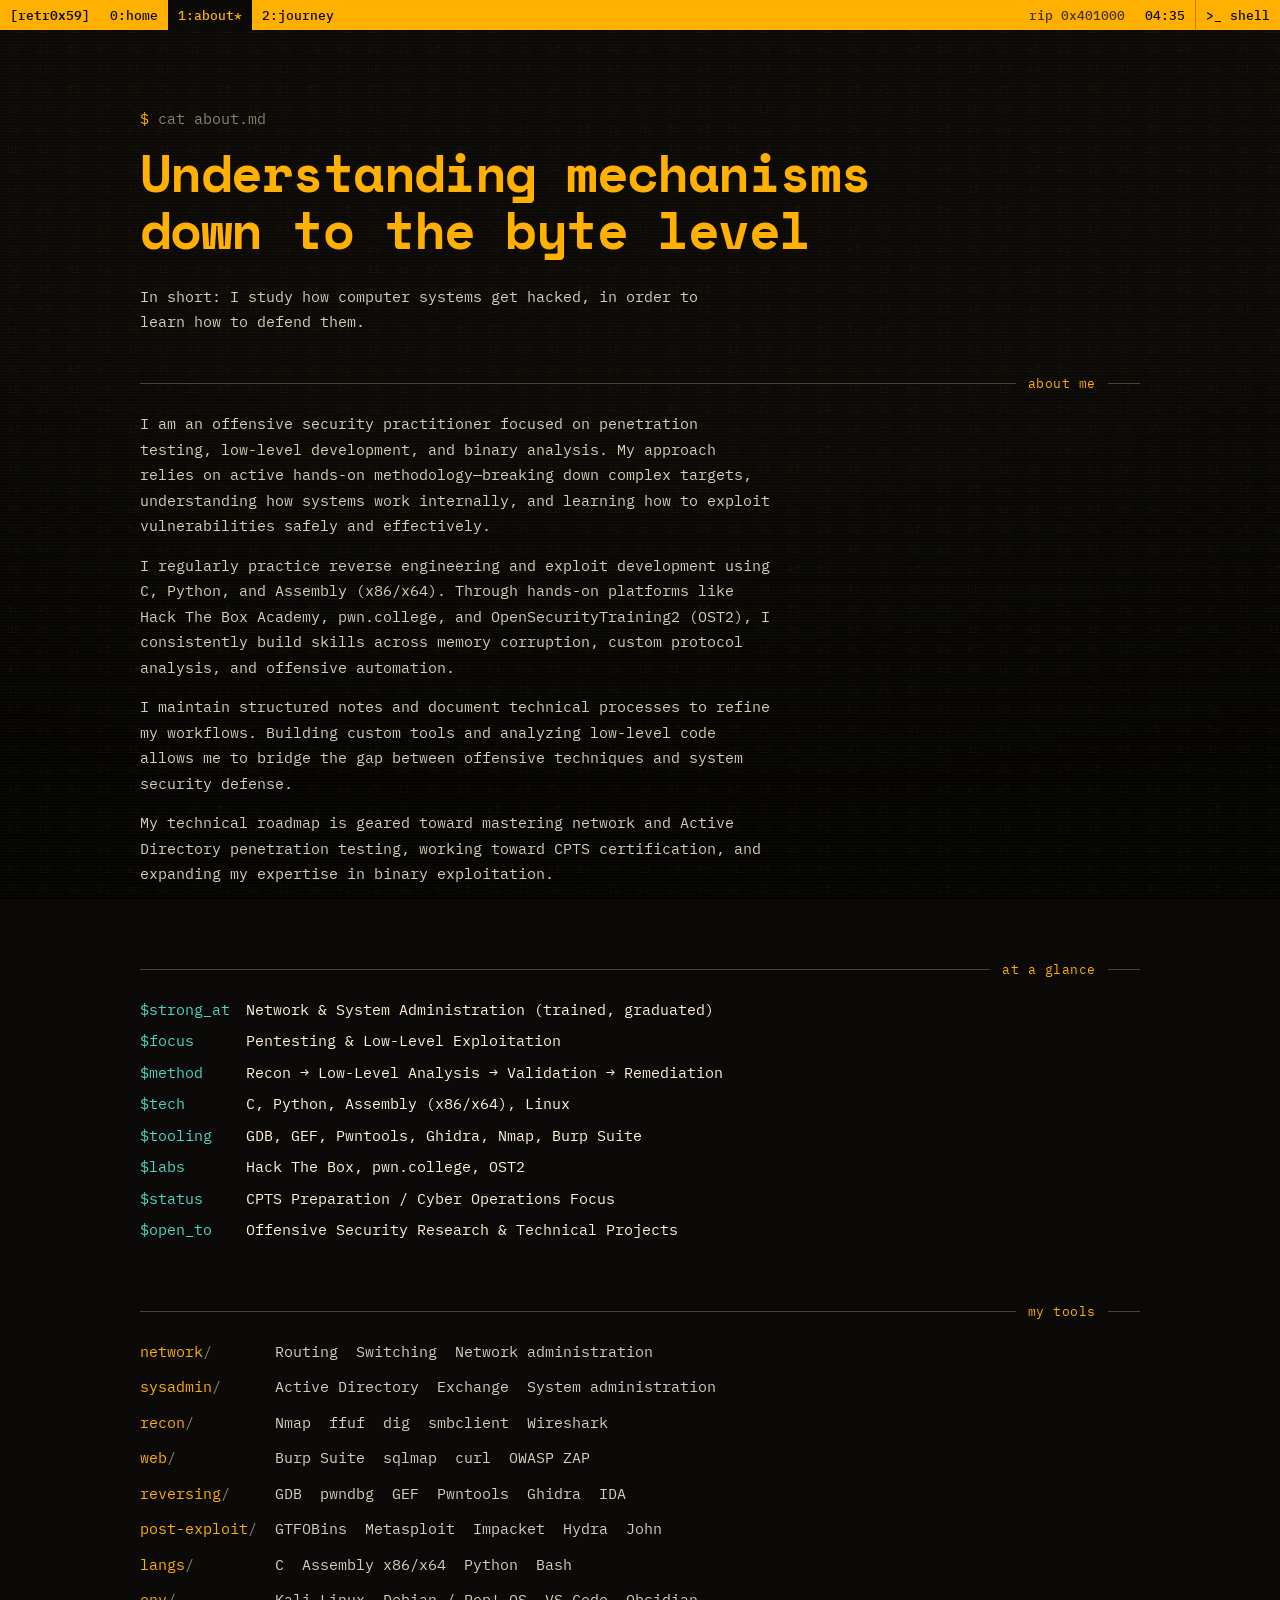
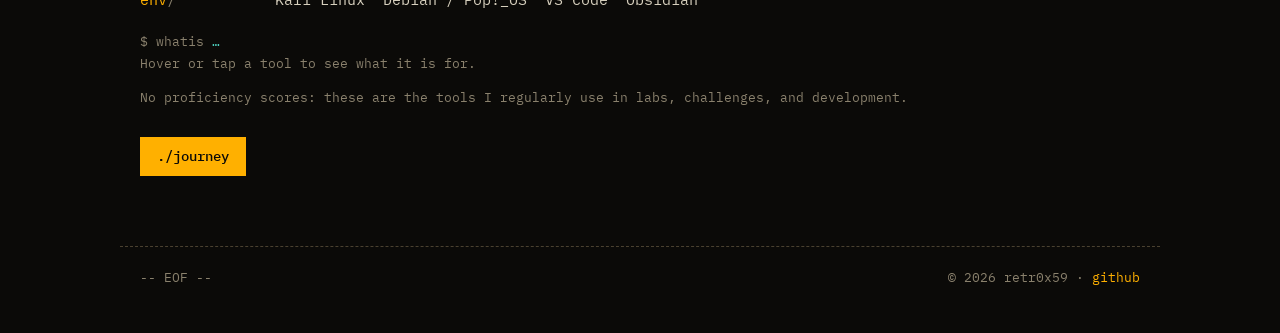
==== commit 1aa7b642: "update: plain-words explanations expand and collapse on click" ====
--- a/about.html
+++ b/about.html
@@ -10,7 +10,7 @@
   <link rel="preconnect" href="https://fonts.googleapis.com">
   <link rel="preconnect" href="https://fonts.gstatic.com" crossorigin>
   <link rel="stylesheet" href="https://fonts.googleapis.com/css2?family=IBM+Plex+Mono:wght@400;500;600&family=Space+Mono:wght@700&display=swap">
-  <link rel="stylesheet" href="assets/css/style.css?v=16e1cf2">
+  <link rel="stylesheet" href="assets/css/style.css?v=20261013a">
 </head>
 <body data-page="about">
 
@@ -89,6 +89,6 @@
     <div class="input"><label for="termIn" id="termPs">$</label><input id="termIn" autocomplete="off" autocapitalize="off" spellcheck="false" placeholder="help"></div>
   </div>
 
-  <script src="assets/js/main.js?v=16e1cf2"></script>
+  <script src="assets/js/main.js?v=20261013a"></script>
 </body>
 </html>
--- a/assets/css/style.css
+++ b/assets/css/style.css
@@ -214,10 +214,14 @@
 .whatis { min-height: 3.4em; margin-top: 18px; color: var(--dim); font-size: 13px; }
 .whatis b { font-weight: 400; color: var(--teal); }
 
-.plainlist { display: grid; gap: 4px; max-width: 74ch; margin: 0; }
-.plainlist dt { color: var(--amber); font-weight: 600; }
-.plainlist dt::before { content: "> "; color: var(--dim); }
-.plainlist dd { margin: 0 0 14px; }
+.plainlist { display: grid; gap: 6px; max-width: 74ch; }
+.plainlist summary { padding: 8px 10px; border-left: 2px solid var(--line-hi); color: var(--amber); font-weight: 600; list-style: none; cursor: pointer; }
+.plainlist summary::-webkit-details-marker { display: none; }
+.plainlist summary::before { content: "[+] "; color: var(--dim); font-weight: 400; }
+.plainlist summary:hover { background: var(--amber-lo); }
+.plainlist details[open] summary { border-left-color: var(--amber); }
+.plainlist details[open] summary::before { content: "[-] "; }
+.plainlist details p { padding: 6px 10px 12px 12px; border-left: 2px solid var(--amber); }
 
 /* ---------- journey: step through the stages like a debugger ---------- */
 .progress { margin-bottom: 18px; color: var(--dim); }
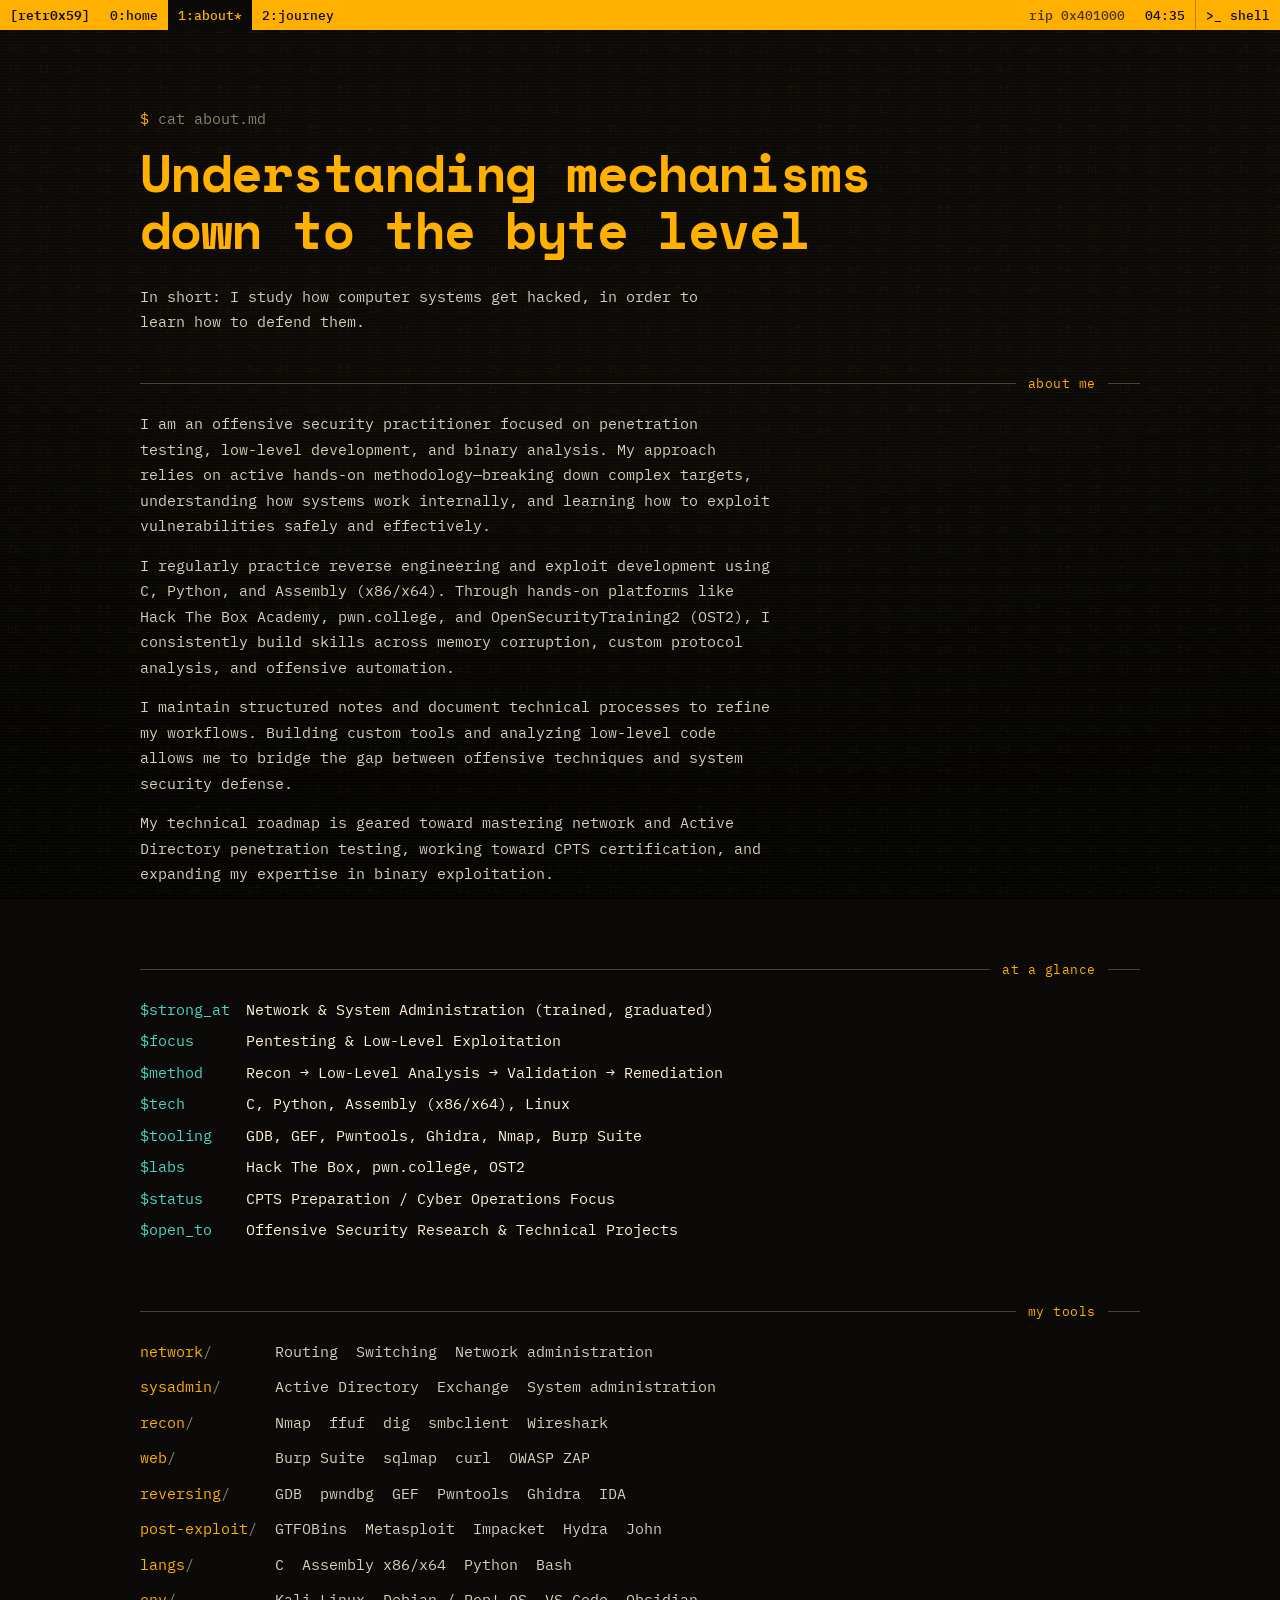
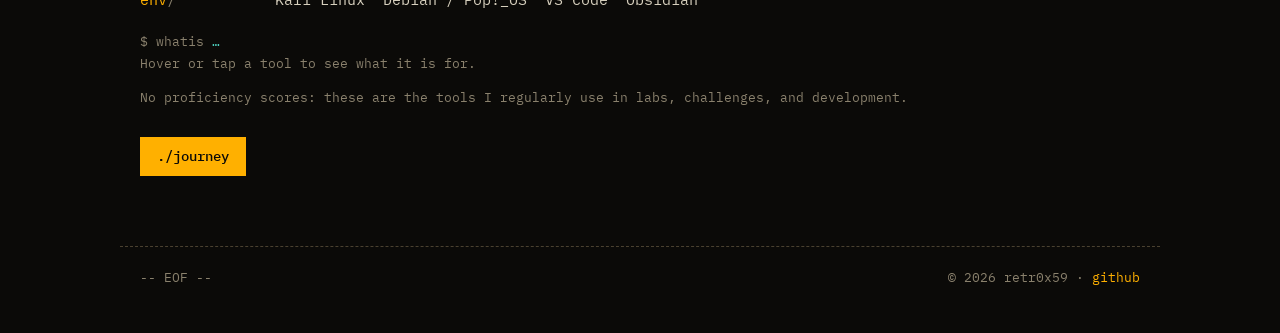
==== commit 1a562ffe: "update: fill the last memory row with garbage bytes" ====
--- a/about.html
+++ b/about.html
@@ -10,7 +10,7 @@
   <link rel="preconnect" href="https://fonts.googleapis.com">
   <link rel="preconnect" href="https://fonts.gstatic.com" crossorigin>
   <link rel="stylesheet" href="https://fonts.googleapis.com/css2?family=IBM+Plex+Mono:wght@400;500;600&family=Space+Mono:wght@700&display=swap">
-  <link rel="stylesheet" href="assets/css/style.css?v=20261013a">
+  <link rel="stylesheet" href="assets/css/style.css?v=20261013b">
 </head>
 <body data-page="about">
 
@@ -89,6 +89,6 @@
     <div class="input"><label for="termIn" id="termPs">$</label><input id="termIn" autocomplete="off" autocapitalize="off" spellcheck="false" placeholder="help"></div>
   </div>
 
-  <script src="assets/js/main.js?v=20261013a"></script>
+  <script src="assets/js/main.js?v=20261013b"></script>
 </body>
 </html>
